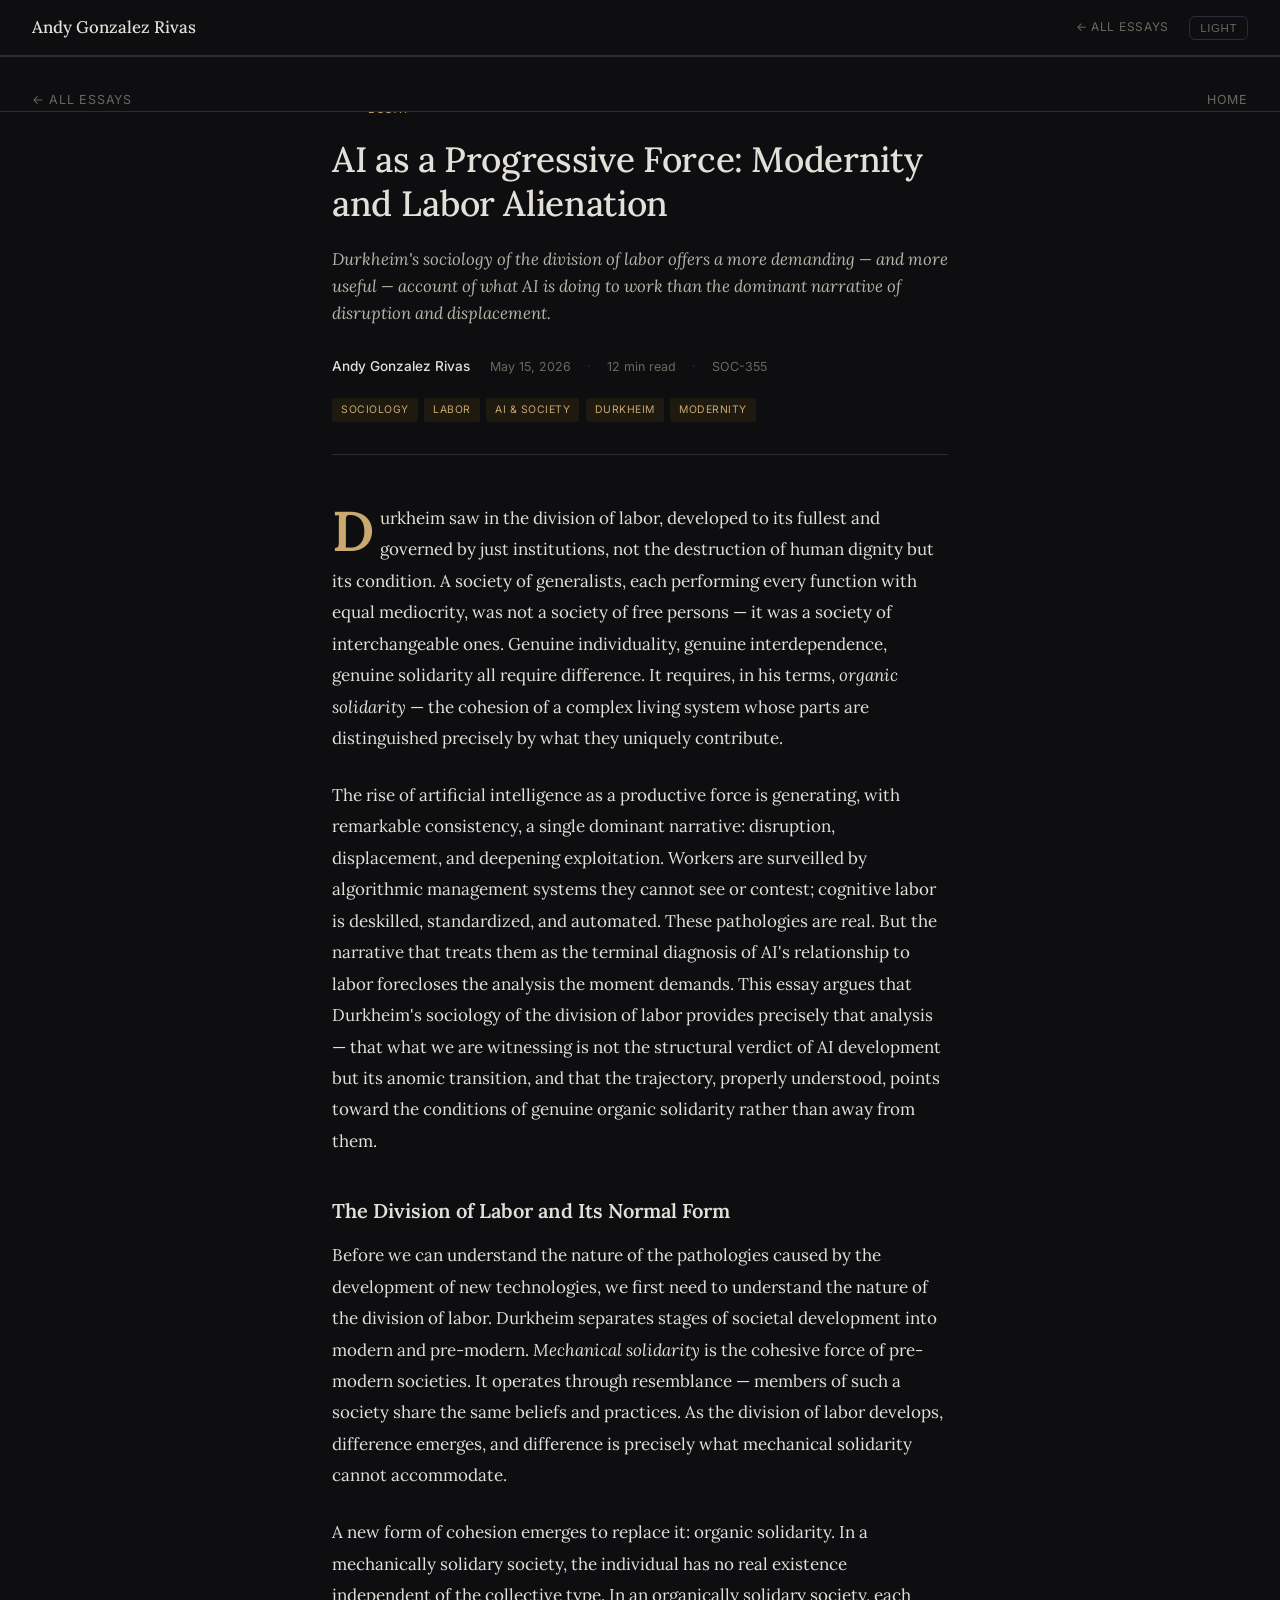
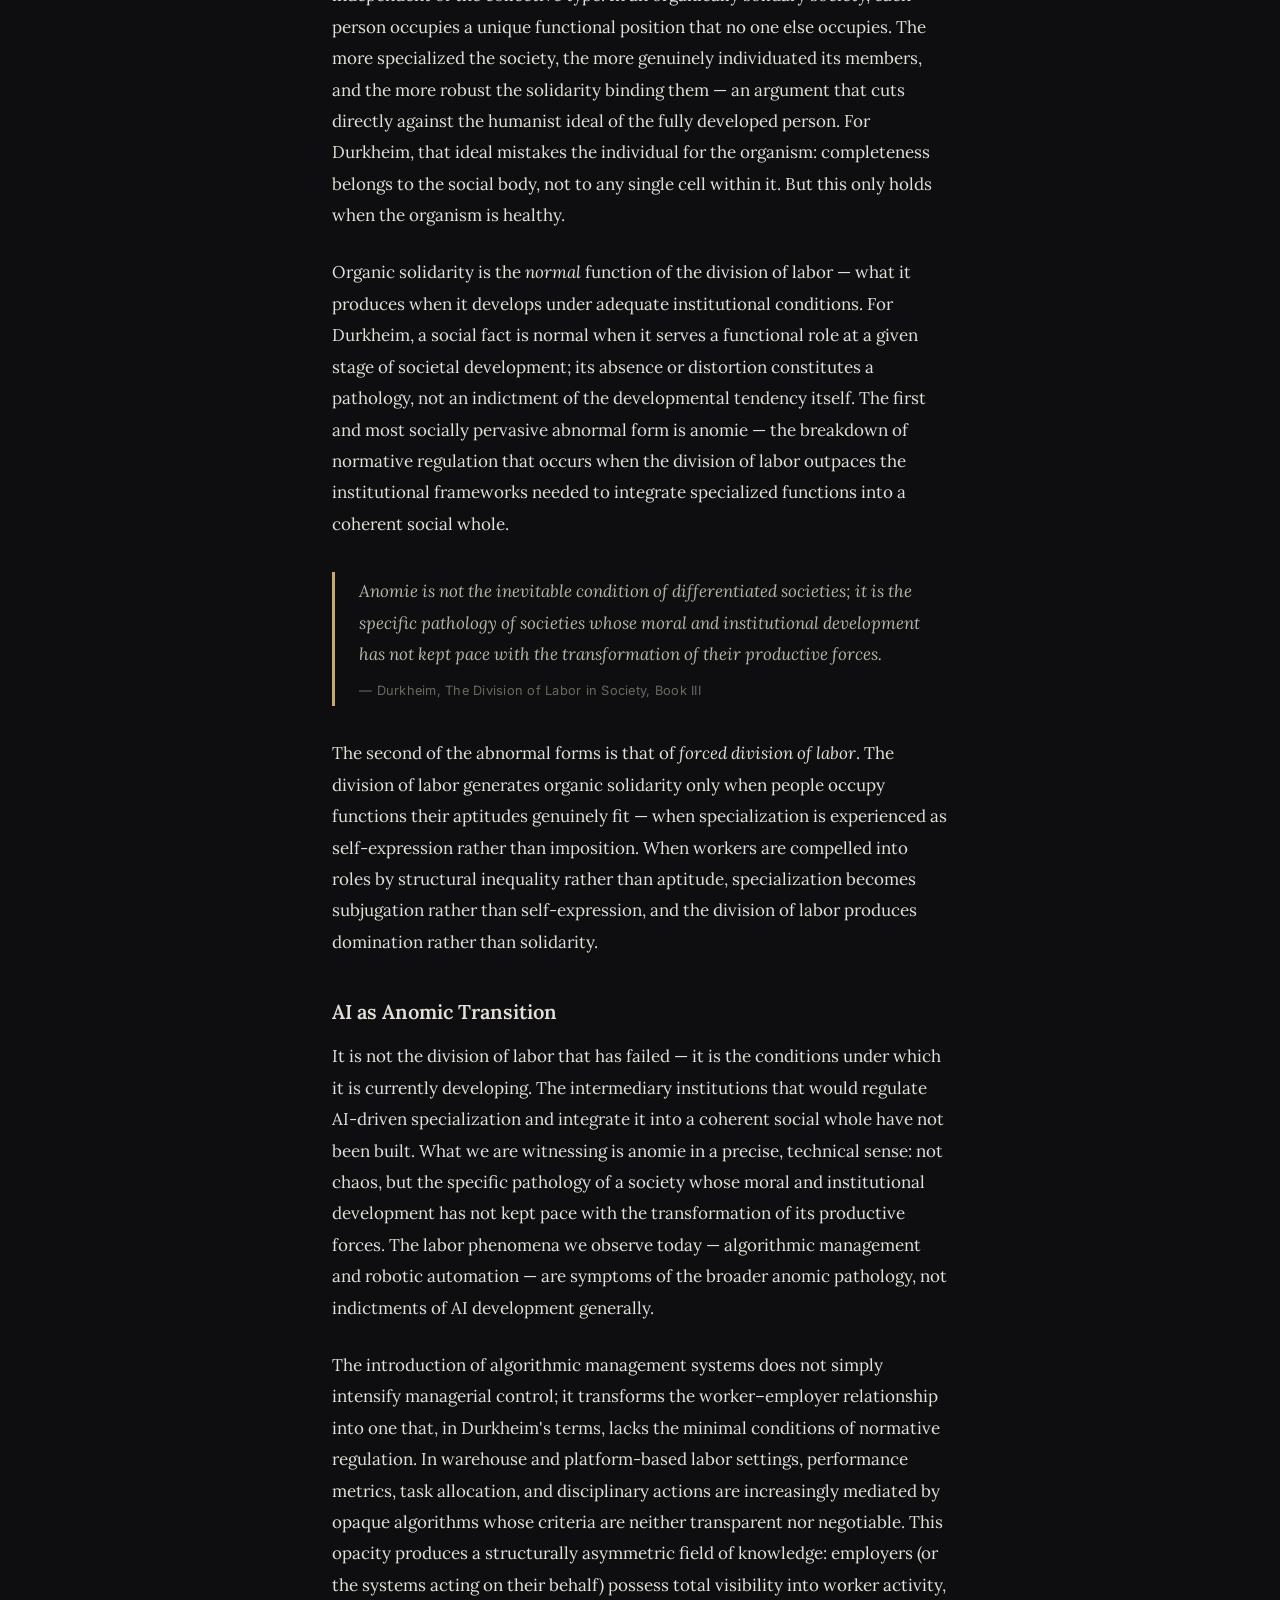
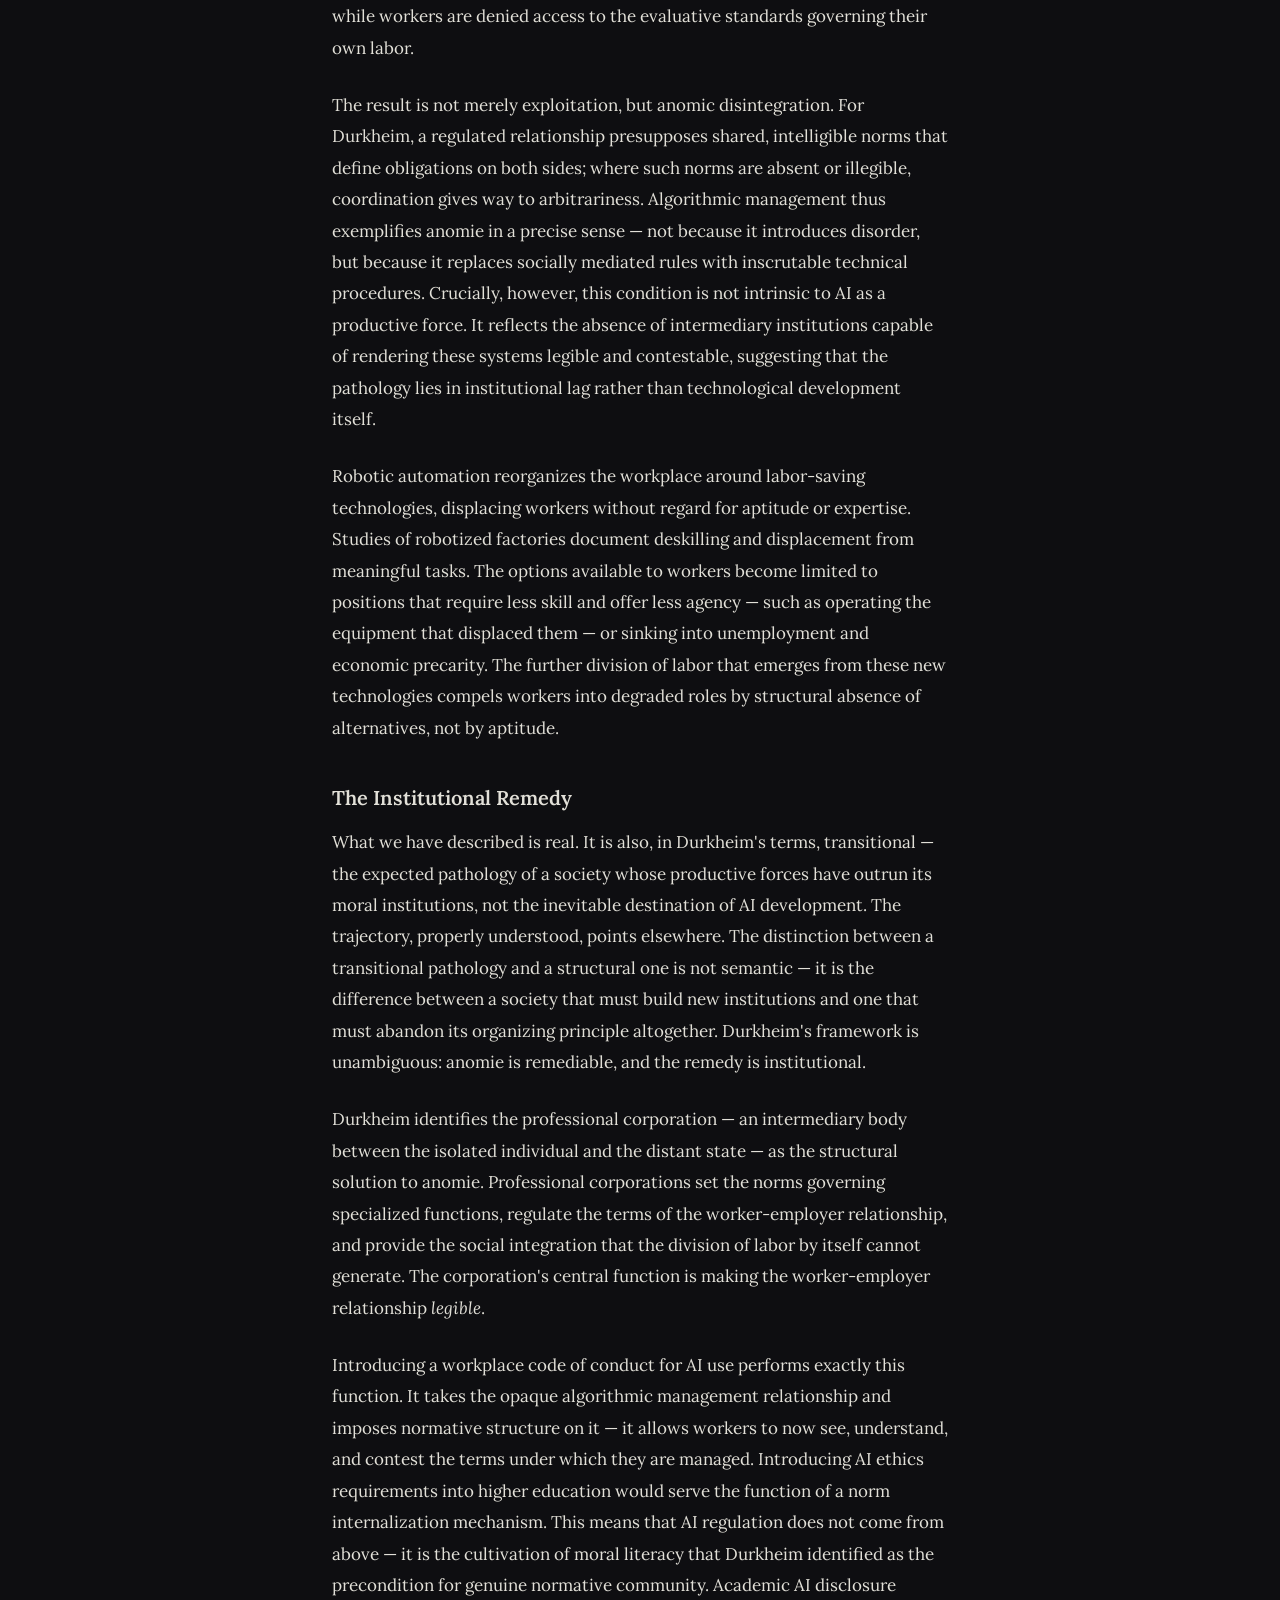
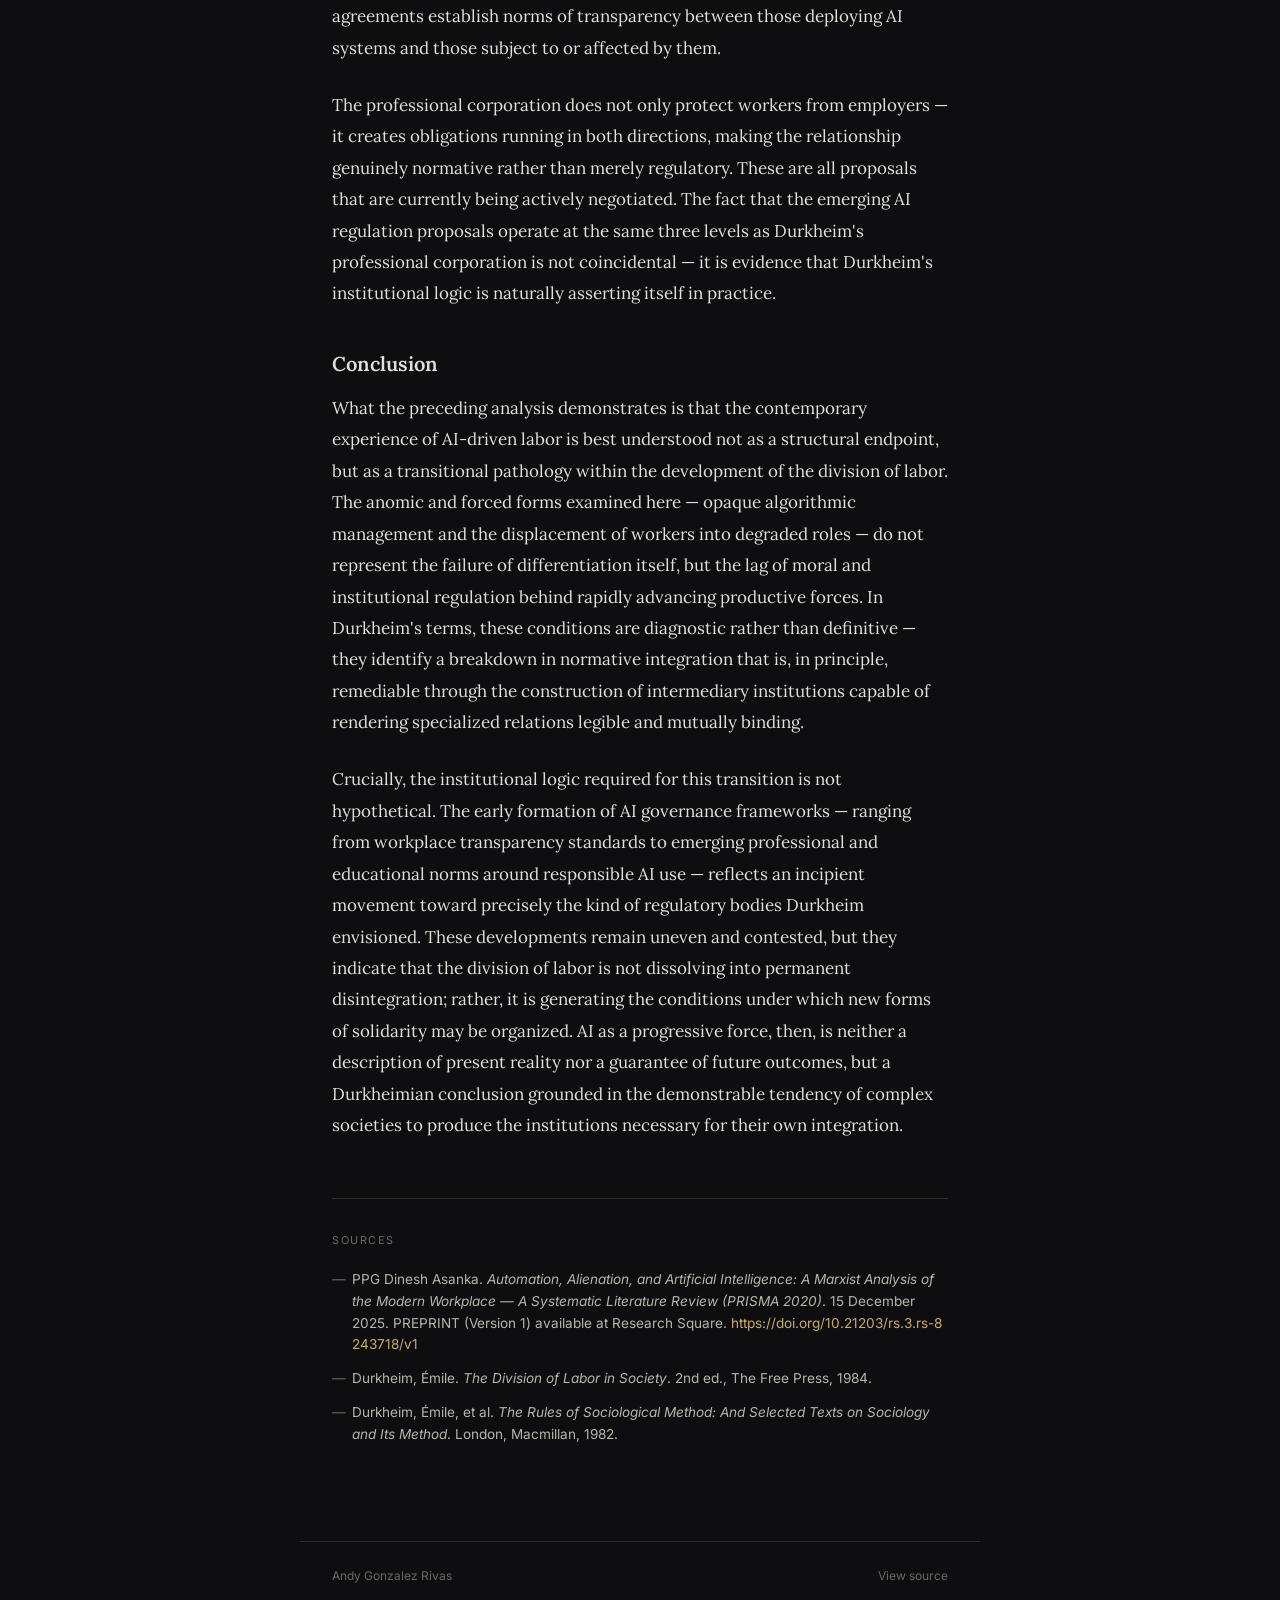
==== posts/ai-progressive-force-durkheim.html @ 0c58ae60 "Add posts/ layout with Durkheim essay; link featured post from index" ====
<!DOCTYPE html>
<html lang="en" data-theme="dark">
<head>
  <meta charset="UTF-8" />
  <meta name="viewport" content="width=device-width, initial-scale=1.0" />
  <title>AI as a Progressive Force: Modernity and Labor Alienation — Andy Gonzalez Rivas</title>
  <link rel="preconnect" href="https://fonts.googleapis.com" />
  <link href="https://fonts.googleapis.com/css2?family=Lora:ital,wght@0,400;0,500;0,600;1,400;1,500&family=Inter:wght@300;400;500;600&display=swap" rel="stylesheet" />
  <style>
    :root[data-theme="dark"] {
      --bg: #0e0e11;
      --bg2: #16161b;
      --border: #2c2c38;
      --text: #e2e0d8;
      --text-secondary: #b8b5a8;
      --muted: #6b6860;
      --accent: #c9a96e;
      --accent2: #d4b483;
      --tag-bg: #1e1a10;
      --tag-text: #c9a96e;
    }
    :root[data-theme="light"] {
      --bg: #f7f5f0;
      --bg2: #ffffff;
      --border: #dedad0;
      --text: #1a1814;
      --text-secondary: #4a4640;
      --muted: #9a9488;
      --accent: #8b6914;
      --accent2: #a07c1e;
      --tag-bg: #f0e8d4;
      --tag-text: #8b6914;
    }

    *, *::before, *::after { box-sizing: border-box; margin: 0; padding: 0; }
    html { scroll-behavior: smooth; }

    body {
      background: var(--bg);
      color: var(--text);
      font-family: 'Inter', sans-serif;
      font-size: 15px;
      line-height: 1.7;
      transition: background 0.3s, color 0.3s;
    }

    a { color: var(--accent); text-decoration: none; }
    a:hover { text-decoration: underline; }

    /* NAV */
    nav {
      position: fixed; top: 0; left: 0; right: 0; z-index: 100;
      display: flex; align-items: center; justify-content: space-between;
      padding: 0 2rem;
      height: 56px;
      background: var(--bg);
      border-bottom: 1px solid var(--border);
    }
    .nav-logo {
      font-family: 'Lora', serif;
      font-size: 1.05rem;
      font-weight: 500;
      color: var(--text);
    }
    .nav-logo a { color: inherit; }
    .nav-logo a:hover { text-decoration: none; opacity: 0.75; }
    .nav-right { display: flex; align-items: center; gap: 1.25rem; }
    .nav-back {
      font-size: 0.75rem;
      letter-spacing: 0.06em;
      text-transform: uppercase;
      color: var(--muted);
      transition: color 0.2s;
    }
    .nav-back:hover { color: var(--accent); text-decoration: none; }
    .theme-toggle {
      background: none;
      border: 1px solid var(--border);
      color: var(--muted);
      border-radius: 6px;
      padding: 5px 10px;
      cursor: pointer;
      font-size: 0.72rem;
      letter-spacing: 0.05em;
      text-transform: uppercase;
      transition: all 0.2s;
    }
    .theme-toggle:hover { color: var(--text); border-color: var(--accent); }

    /* ARTICLE LAYOUT */
    .article-wrapper {
      max-width: 680px;
      margin: 0 auto;
      padding: 100px 2rem 6rem;
    }

    /* HEADER */
    .article-header {
      margin-bottom: 3rem;
      padding-bottom: 2rem;
      border-bottom: 1px solid var(--border);
    }
    .article-kicker {
      font-size: 0.68rem;
      letter-spacing: 0.14em;
      text-transform: uppercase;
      color: var(--accent);
      margin-bottom: 1.25rem;
      display: flex;
      align-items: center;
      gap: 0.75rem;
    }
    .article-kicker::before {
      content: '';
      display: inline-block;
      width: 24px;
      height: 1px;
      background: var(--accent);
    }
    .article-title {
      font-family: 'Lora', serif;
      font-size: clamp(1.6rem, 4vw, 2.2rem);
      font-weight: 500;
      line-height: 1.25;
      letter-spacing: -0.01em;
      color: var(--text);
      margin-bottom: 1.25rem;
    }
    .article-subtitle {
      font-family: 'Lora', serif;
      font-size: 1.05rem;
      font-style: italic;
      color: var(--text-secondary);
      line-height: 1.6;
      margin-bottom: 1.75rem;
    }
    .article-byline {
      display: flex;
      align-items: center;
      gap: 1.25rem;
      flex-wrap: wrap;
    }
    .byline-author {
      font-size: 0.85rem;
      font-weight: 500;
      color: var(--text);
    }
    .byline-meta {
      display: flex;
      gap: 1rem;
      align-items: center;
    }
    .byline-meta span {
      font-size: 0.78rem;
      color: var(--muted);
    }
    .byline-meta .dot { opacity: 0.4; }
    .article-tags {
      display: flex;
      gap: 0.4rem;
      flex-wrap: wrap;
      margin-top: 1.25rem;
    }
    .tag {
      font-size: 0.65rem;
      background: var(--tag-bg);
      color: var(--tag-text);
      padding: 3px 9px;
      border-radius: 3px;
      letter-spacing: 0.05em;
      text-transform: uppercase;
    }

    /* BODY COPY */
    .article-body {
      font-family: 'Lora', serif;
      font-size: 1.0625rem;
      line-height: 1.85;
      color: var(--text);
    }

    .article-body p {
      margin-bottom: 1.6rem;
    }

    .article-body p:first-child::first-letter {
      font-size: 3.5rem;
      font-weight: 600;
      line-height: 0.85;
      float: left;
      margin-right: 0.1em;
      margin-top: 0.08em;
      color: var(--accent);
      font-family: 'Lora', serif;
    }

    .article-body h2 {
      font-family: 'Lora', serif;
      font-size: 1.25rem;
      font-weight: 600;
      color: var(--text);
      margin: 2.5rem 0 1rem;
      line-height: 1.35;
    }

    .article-body blockquote {
      border-left: 3px solid var(--accent);
      margin: 2rem 0;
      padding: 0.25rem 0 0.25rem 1.5rem;
      font-style: italic;
      color: var(--text-secondary);
      font-size: 1.0625rem;
    }

    .article-body cite {
      display: block;
      font-style: normal;
      font-size: 0.8rem;
      color: var(--muted);
      margin-top: 0.5rem;
      font-family: 'Inter', sans-serif;
      letter-spacing: 0.02em;
    }

    /* FOOTNOTES / SOURCES */
    .article-sources {
      margin-top: 3.5rem;
      padding-top: 2rem;
      border-top: 1px solid var(--border);
    }
    .sources-label {
      font-family: 'Inter', sans-serif;
      font-size: 0.68rem;
      letter-spacing: 0.14em;
      text-transform: uppercase;
      color: var(--muted);
      margin-bottom: 1.25rem;
    }
    .sources-list {
      list-style: none;
      display: flex;
      flex-direction: column;
      gap: 0.75rem;
    }
    .sources-list li {
      font-family: 'Inter', sans-serif;
      font-size: 0.85rem;
      color: var(--text-secondary);
      line-height: 1.6;
      padding-left: 1.25rem;
      position: relative;
    }
    .sources-list li::before {
      content: '—';
      position: absolute;
      left: 0;
      color: var(--muted);
    }
    .sources-list a {
      color: var(--accent);
      word-break: break-all;
    }

    /* NAV BETWEEN POSTS */
    .post-nav {
      margin-top: 3.5rem;
      padding-top: 2rem;
      border-top: 1px solid var(--border);
      display: flex;
      justify-content: space-between;
      align-items: center;
    }
    .post-nav a {
      font-size: 0.78rem;
      letter-spacing: 0.06em;
      text-transform: uppercase;
      color: var(--muted);
      transition: color 0.2s;
    }
    .post-nav a:hover { color: var(--accent); text-decoration: none; }

    /* FOOTER */
    footer {
      border-top: 1px solid var(--border);
      padding: 1.5rem 2rem;
      max-width: 680px;
      margin: 0 auto;
      display: flex;
      justify-content: space-between;
      font-size: 0.75rem;
      color: var(--muted);
    }
    footer a { color: var(--muted); }
    footer a:hover { color: var(--accent); text-decoration: none; }

    @media (max-width: 560px) {
      .article-body p:first-child::first-letter { font-size: 2.8rem; }
    }
  </style>
</head>
<body>

<nav>
  <div class="nav-logo"><a href="../index.html">Andy Gonzalez Rivas</a></div>
  <div class="nav-right">
    <a href="../index.html#essays" class="nav-back">← All essays</a>
    <button class="theme-toggle" onclick="toggleTheme()">Light</button>
  </div>
</nav>

<div class="article-wrapper">
  <header class="article-header">
    <div class="article-kicker">Essay</div>
    <h1 class="article-title">AI as a Progressive Force: Modernity and Labor Alienation</h1>
    <p class="article-subtitle">Durkheim's sociology of the division of labor offers a more demanding — and more useful — account of what AI is doing to work than the dominant narrative of disruption and displacement.</p>
    <div class="article-byline">
      <span class="byline-author">Andy Gonzalez Rivas</span>
      <div class="byline-meta">
        <span>May 15, 2026</span>
        <span class="dot">·</span>
        <span>12 min read</span>
        <span class="dot">·</span>
        <span>SOC-355</span>
      </div>
    </div>
    <div class="article-tags">
      <span class="tag">Sociology</span>
      <span class="tag">Labor</span>
      <span class="tag">AI &amp; Society</span>
      <span class="tag">Durkheim</span>
      <span class="tag">Modernity</span>
    </div>
  </header>

  <article class="article-body">

    <p>Durkheim saw in the division of labor, developed to its fullest and governed by just institutions, not the destruction of human dignity but its condition. A society of generalists, each performing every function with equal mediocrity, was not a society of free persons — it was a society of interchangeable ones. Genuine individuality, genuine interdependence, genuine solidarity all require difference. It requires, in his terms, <em>organic solidarity</em> — the cohesion of a complex living system whose parts are distinguished precisely by what they uniquely contribute.</p>

    <p>The rise of artificial intelligence as a productive force is generating, with remarkable consistency, a single dominant narrative: disruption, displacement, and deepening exploitation. Workers are surveilled by algorithmic management systems they cannot see or contest; cognitive labor is deskilled, standardized, and automated. These pathologies are real. But the narrative that treats them as the terminal diagnosis of AI's relationship to labor forecloses the analysis the moment demands. This essay argues that Durkheim's sociology of the division of labor provides precisely that analysis — that what we are witnessing is not the structural verdict of AI development but its anomic transition, and that the trajectory, properly understood, points toward the conditions of genuine organic solidarity rather than away from them.</p>

    <h2>The Division of Labor and Its Normal Form</h2>

    <p>Before we can understand the nature of the pathologies caused by the development of new technologies, we first need to understand the nature of the division of labor. Durkheim separates stages of societal development into modern and pre-modern. <em>Mechanical solidarity</em> is the cohesive force of pre-modern societies. It operates through resemblance — members of such a society share the same beliefs and practices. As the division of labor develops, difference emerges, and difference is precisely what mechanical solidarity cannot accommodate.</p>

    <p>A new form of cohesion emerges to replace it: organic solidarity. In a mechanically solidary society, the individual has no real existence independent of the collective type. In an organically solidary society, each person occupies a unique functional position that no one else occupies. The more specialized the society, the more genuinely individuated its members, and the more robust the solidarity binding them — an argument that cuts directly against the humanist ideal of the fully developed person. For Durkheim, that ideal mistakes the individual for the organism: completeness belongs to the social body, not to any single cell within it. But this only holds when the organism is healthy.</p>

    <p>Organic solidarity is the <em>normal</em> function of the division of labor — what it produces when it develops under adequate institutional conditions. For Durkheim, a social fact is normal when it serves a functional role at a given stage of societal development; its absence or distortion constitutes a pathology, not an indictment of the developmental tendency itself. The first and most socially pervasive abnormal form is anomie — the breakdown of normative regulation that occurs when the division of labor outpaces the institutional frameworks needed to integrate specialized functions into a coherent social whole.</p>

    <blockquote>
      Anomie is not the inevitable condition of differentiated societies; it is the specific pathology of societies whose moral and institutional development has not kept pace with the transformation of their productive forces.
      <cite>— Durkheim, The Division of Labor in Society, Book III</cite>
    </blockquote>

    <p>The second of the abnormal forms is that of <em>forced division of labor</em>. The division of labor generates organic solidarity only when people occupy functions their aptitudes genuinely fit — when specialization is experienced as self-expression rather than imposition. When workers are compelled into roles by structural inequality rather than aptitude, specialization becomes subjugation rather than self-expression, and the division of labor produces domination rather than solidarity.</p>

    <h2>AI as Anomic Transition</h2>

    <p>It is not the division of labor that has failed — it is the conditions under which it is currently developing. The intermediary institutions that would regulate AI-driven specialization and integrate it into a coherent social whole have not been built. What we are witnessing is anomie in a precise, technical sense: not chaos, but the specific pathology of a society whose moral and institutional development has not kept pace with the transformation of its productive forces. The labor phenomena we observe today — algorithmic management and robotic automation — are symptoms of the broader anomic pathology, not indictments of AI development generally.</p>

    <p>The introduction of algorithmic management systems does not simply intensify managerial control; it transforms the worker–employer relationship into one that, in Durkheim's terms, lacks the minimal conditions of normative regulation. In warehouse and platform-based labor settings, performance metrics, task allocation, and disciplinary actions are increasingly mediated by opaque algorithms whose criteria are neither transparent nor negotiable. This opacity produces a structurally asymmetric field of knowledge: employers (or the systems acting on their behalf) possess total visibility into worker activity, while workers are denied access to the evaluative standards governing their own labor.</p>

    <p>The result is not merely exploitation, but anomic disintegration. For Durkheim, a regulated relationship presupposes shared, intelligible norms that define obligations on both sides; where such norms are absent or illegible, coordination gives way to arbitrariness. Algorithmic management thus exemplifies anomie in a precise sense — not because it introduces disorder, but because it replaces socially mediated rules with inscrutable technical procedures. Crucially, however, this condition is not intrinsic to AI as a productive force. It reflects the absence of intermediary institutions capable of rendering these systems legible and contestable, suggesting that the pathology lies in institutional lag rather than technological development itself.</p>

    <p>Robotic automation reorganizes the workplace around labor-saving technologies, displacing workers without regard for aptitude or expertise. Studies of robotized factories document deskilling and displacement from meaningful tasks. The options available to workers become limited to positions that require less skill and offer less agency — such as operating the equipment that displaced them — or sinking into unemployment and economic precarity. The further division of labor that emerges from these new technologies compels workers into degraded roles by structural absence of alternatives, not by aptitude.</p>

    <h2>The Institutional Remedy</h2>

    <p>What we have described is real. It is also, in Durkheim's terms, transitional — the expected pathology of a society whose productive forces have outrun its moral institutions, not the inevitable destination of AI development. The trajectory, properly understood, points elsewhere. The distinction between a transitional pathology and a structural one is not semantic — it is the difference between a society that must build new institutions and one that must abandon its organizing principle altogether. Durkheim's framework is unambiguous: anomie is remediable, and the remedy is institutional.</p>

    <p>Durkheim identifies the professional corporation — an intermediary body between the isolated individual and the distant state — as the structural solution to anomie. Professional corporations set the norms governing specialized functions, regulate the terms of the worker-employer relationship, and provide the social integration that the division of labor by itself cannot generate. The corporation's central function is making the worker-employer relationship <em>legible</em>.</p>

    <p>Introducing a workplace code of conduct for AI use performs exactly this function. It takes the opaque algorithmic management relationship and imposes normative structure on it — it allows workers to now see, understand, and contest the terms under which they are managed. Introducing AI ethics requirements into higher education would serve the function of a norm internalization mechanism. This means that AI regulation does not come from above — it is the cultivation of moral literacy that Durkheim identified as the precondition for genuine normative community. Academic AI disclosure agreements establish norms of transparency between those deploying AI systems and those subject to or affected by them.</p>

    <p>The professional corporation does not only protect workers from employers — it creates obligations running in both directions, making the relationship genuinely normative rather than merely regulatory. These are all proposals that are currently being actively negotiated. The fact that the emerging AI regulation proposals operate at the same three levels as Durkheim's professional corporation is not coincidental — it is evidence that Durkheim's institutional logic is naturally asserting itself in practice.</p>

    <h2>Conclusion</h2>

    <p>What the preceding analysis demonstrates is that the contemporary experience of AI-driven labor is best understood not as a structural endpoint, but as a transitional pathology within the development of the division of labor. The anomic and forced forms examined here — opaque algorithmic management and the displacement of workers into degraded roles — do not represent the failure of differentiation itself, but the lag of moral and institutional regulation behind rapidly advancing productive forces. In Durkheim's terms, these conditions are diagnostic rather than definitive — they identify a breakdown in normative integration that is, in principle, remediable through the construction of intermediary institutions capable of rendering specialized relations legible and mutually binding.</p>

    <p>Crucially, the institutional logic required for this transition is not hypothetical. The early formation of AI governance frameworks — ranging from workplace transparency standards to emerging professional and educational norms around responsible AI use — reflects an incipient movement toward precisely the kind of regulatory bodies Durkheim envisioned. These developments remain uneven and contested, but they indicate that the division of labor is not dissolving into permanent disintegration; rather, it is generating the conditions under which new forms of solidarity may be organized. AI as a progressive force, then, is neither a description of present reality nor a guarantee of future outcomes, but a Durkheimian conclusion grounded in the demonstrable tendency of complex societies to produce the institutions necessary for their own integration.</p>

  </article>

  <section class="article-sources">
    <div class="sources-label">Sources</div>
    <ul class="sources-list">
      <li>PPG Dinesh Asanka. <em>Automation, Alienation, and Artificial Intelligence: A Marxist Analysis of the Modern Workplace — A Systematic Literature Review (PRISMA 2020)</em>. 15 December 2025. PREPRINT (Version 1) available at Research Square. <a href="https://doi.org/10.21203/rs.3.rs-8243718/v1" target="_blank">https://doi.org/10.21203/rs.3.rs-8243718/v1</a></li>
      <li>Durkheim, Émile. <em>The Division of Labor in Society</em>. 2nd ed., The Free Press, 1984.</li>
      <li>Durkheim, Émile, et al. <em>The Rules of Sociological Method: And Selected Texts on Sociology and Its Method</em>. London, Macmillan, 1982.</li>
    </ul>
  </section>

  <nav class="post-nav">
    <a href="../index.html#essays">← All essays</a>
    <a href="../index.html">Home</a>
  </nav>
</div>

<footer>
  <span>Andy Gonzalez Rivas</span>
  <a href="https://github.com/andy00091/andy00091.github.io" target="_blank">View source</a>
</footer>

<script>
  function toggleTheme() {
    const root = document.documentElement;
    const next = root.getAttribute('data-theme') === 'dark' ? 'light' : 'dark';
    root.setAttribute('data-theme', next);
    document.querySelector('.theme-toggle').textContent = next === 'dark' ? 'Light' : 'Dark';
    localStorage.setItem('theme', next);
  }
  const saved = localStorage.getItem('theme');
  if (saved) {
    document.documentElement.setAttribute('data-theme', saved);
    document.querySelector('.theme-toggle').textContent = saved === 'dark' ? 'Light' : 'Dark';
  }
</script>
</body>
</html>
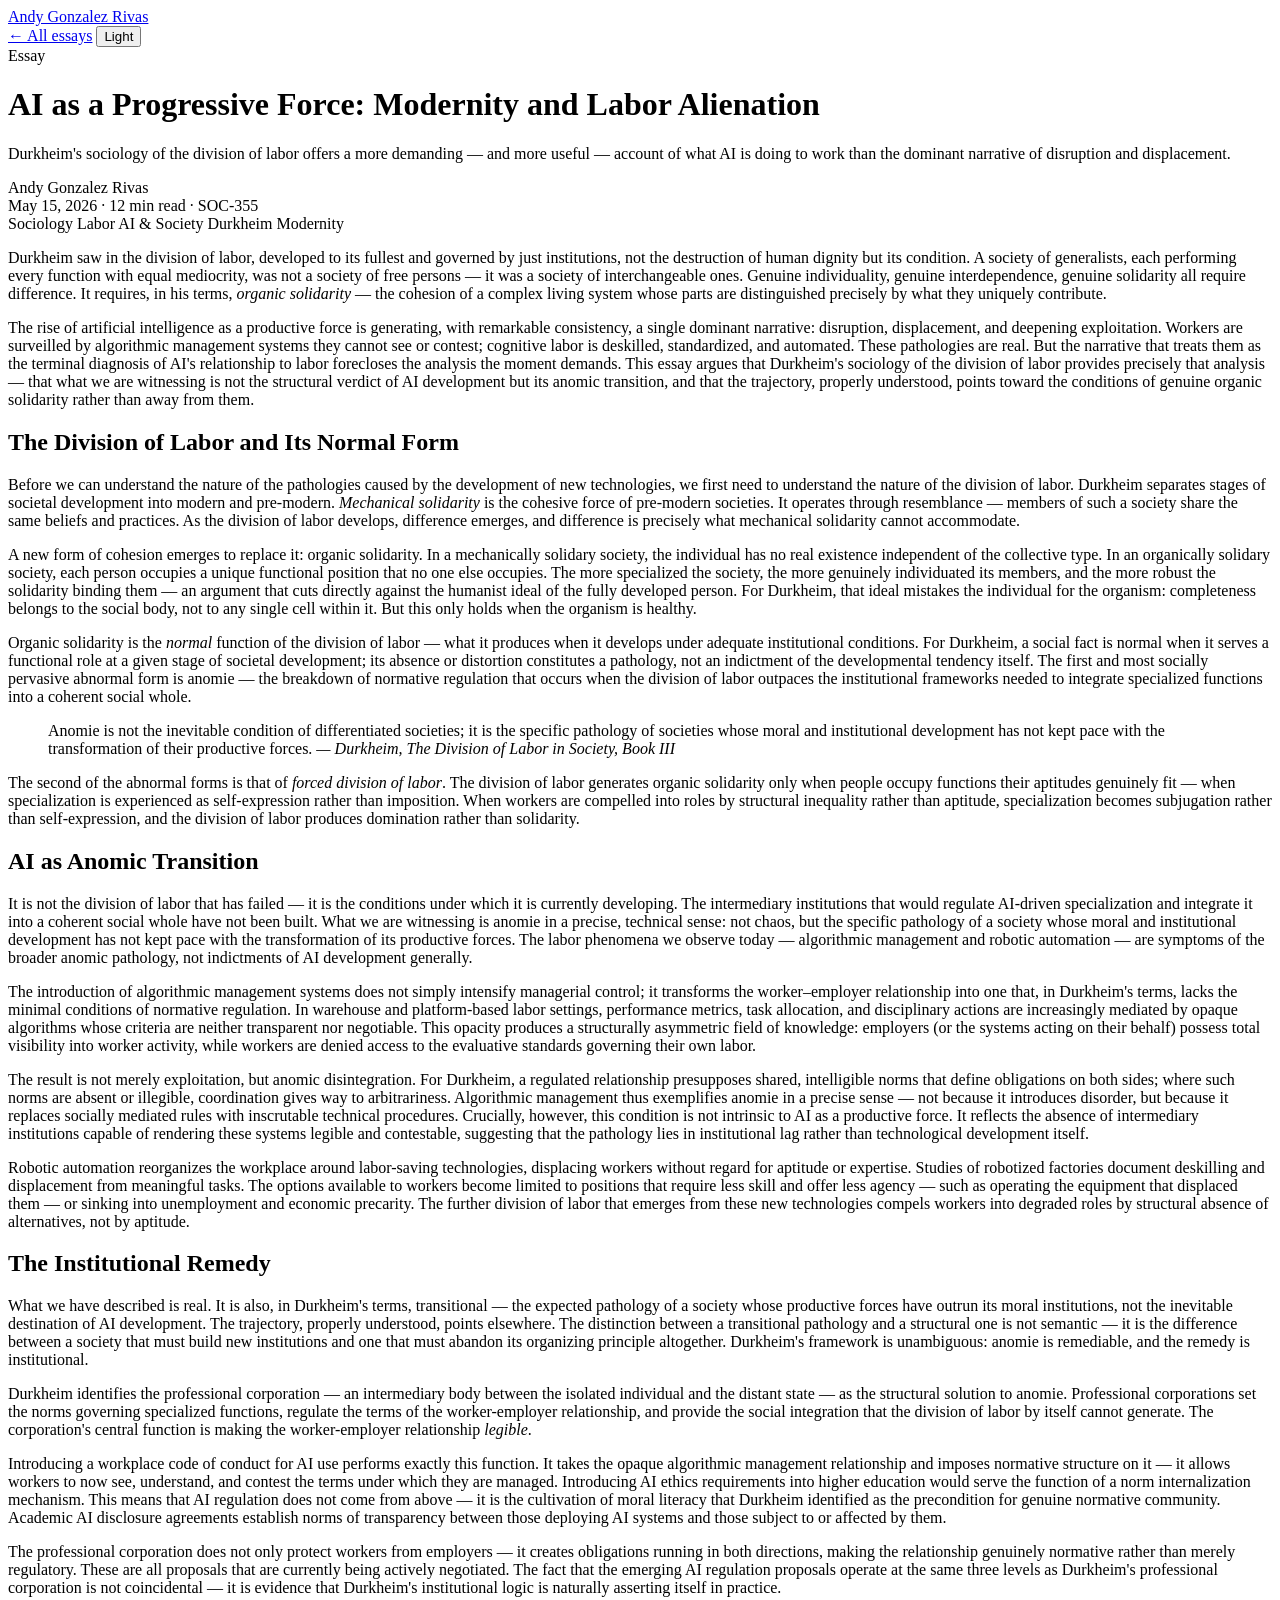
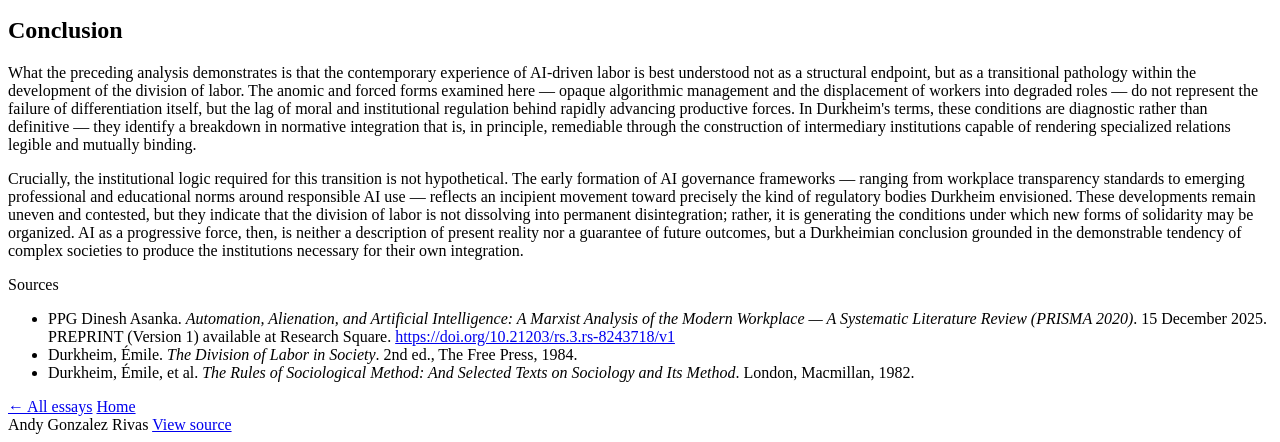
==== commit 17abffd2: "Add SEO meta tags, Open Graph, and Twitter card to all pages" ====
--- a/posts/ai-progressive-force-durkheim.html
+++ b/posts/ai-progressive-force-durkheim.html
@@ -1,302 +1,33 @@
-<!DOCTYPE html>
+﻿<!DOCTYPE html>
 <html lang="en" data-theme="dark">
 <head>
   <meta charset="UTF-8" />
   <meta name="viewport" content="width=device-width, initial-scale=1.0" />
   <title>AI as a Progressive Force: Modernity and Labor Alienation — Andy Gonzalez Rivas</title>
+  <meta name="description" content="Durkheim's sociology of the division of labor offers a more demanding account of what AI is doing to work than the dominant narrative of disruption and displacement." />
+  <meta name="author" content="Andy Gonzalez Rivas" />
+  <link rel="canonical" href="https://andy00091.github.io/posts/ai-progressive-force-durkheim.html" />
+
+  <!-- Open Graph -->
+  <meta property="og:type" content="article" />
+  <meta property="og:url" content="https://andy00091.github.io/posts/ai-progressive-force-durkheim.html" />
+  <meta property="og:title" content="AI as a Progressive Force: Modernity and Labor Alienation" />
+  <meta property="og:description" content="Durkheim's sociology of the division of labor offers a more demanding account of what AI is doing to work than the dominant narrative of disruption and displacement." />
+  <meta property="og:site_name" content="Andy Gonzalez Rivas" />
+  <meta property="article:published_time" content="2026-05-15" />
+  <meta property="article:author" content="Andy Gonzalez Rivas" />
+  <meta property="article:tag" content="Sociology" />
+  <meta property="article:tag" content="Labor" />
+  <meta property="article:tag" content="AI &amp; Society" />
+  <meta property="article:tag" content="Durkheim" />
+
+  <!-- Twitter / X card -->
+  <meta name="twitter:card" content="summary" />
+  <meta name="twitter:title" content="AI as a Progressive Force: Modernity and Labor Alienation" />
+  <meta name="twitter:description" content="Durkheim's sociology of the division of labor offers a more demanding account of what AI is doing to work than the dominant narrative of disruption and displacement." />
   <link rel="preconnect" href="https://fonts.googleapis.com" />
   <link href="https://fonts.googleapis.com/css2?family=Lora:ital,wght@0,400;0,500;0,600;1,400;1,500&family=Inter:wght@300;400;500;600&display=swap" rel="stylesheet" />
-  <style>
-    :root[data-theme="dark"] {
-      --bg: #0e0e11;
-      --bg2: #16161b;
-      --border: #2c2c38;
-      --text: #e2e0d8;
-      --text-secondary: #b8b5a8;
-      --muted: #6b6860;
-      --accent: #c9a96e;
-      --accent2: #d4b483;
-      --tag-bg: #1e1a10;
-      --tag-text: #c9a96e;
-    }
-    :root[data-theme="light"] {
-      --bg: #f7f5f0;
-      --bg2: #ffffff;
-      --border: #dedad0;
-      --text: #1a1814;
-      --text-secondary: #4a4640;
-      --muted: #9a9488;
-      --accent: #8b6914;
-      --accent2: #a07c1e;
-      --tag-bg: #f0e8d4;
-      --tag-text: #8b6914;
-    }
-
-    *, *::before, *::after { box-sizing: border-box; margin: 0; padding: 0; }
-    html { scroll-behavior: smooth; }
-
-    body {
-      background: var(--bg);
-      color: var(--text);
-      font-family: 'Inter', sans-serif;
-      font-size: 15px;
-      line-height: 1.7;
-      transition: background 0.3s, color 0.3s;
-    }
-
-    a { color: var(--accent); text-decoration: none; }
-    a:hover { text-decoration: underline; }
-
-    /* NAV */
-    nav {
-      position: fixed; top: 0; left: 0; right: 0; z-index: 100;
-      display: flex; align-items: center; justify-content: space-between;
-      padding: 0 2rem;
-      height: 56px;
-      background: var(--bg);
-      border-bottom: 1px solid var(--border);
-    }
-    .nav-logo {
-      font-family: 'Lora', serif;
-      font-size: 1.05rem;
-      font-weight: 500;
-      color: var(--text);
-    }
-    .nav-logo a { color: inherit; }
-    .nav-logo a:hover { text-decoration: none; opacity: 0.75; }
-    .nav-right { display: flex; align-items: center; gap: 1.25rem; }
-    .nav-back {
-      font-size: 0.75rem;
-      letter-spacing: 0.06em;
-      text-transform: uppercase;
-      color: var(--muted);
-      transition: color 0.2s;
-    }
-    .nav-back:hover { color: var(--accent); text-decoration: none; }
-    .theme-toggle {
-      background: none;
-      border: 1px solid var(--border);
-      color: var(--muted);
-      border-radius: 6px;
-      padding: 5px 10px;
-      cursor: pointer;
-      font-size: 0.72rem;
-      letter-spacing: 0.05em;
-      text-transform: uppercase;
-      transition: all 0.2s;
-    }
-    .theme-toggle:hover { color: var(--text); border-color: var(--accent); }
-
-    /* ARTICLE LAYOUT */
-    .article-wrapper {
-      max-width: 680px;
-      margin: 0 auto;
-      padding: 100px 2rem 6rem;
-    }
-
-    /* HEADER */
-    .article-header {
-      margin-bottom: 3rem;
-      padding-bottom: 2rem;
-      border-bottom: 1px solid var(--border);
-    }
-    .article-kicker {
-      font-size: 0.68rem;
-      letter-spacing: 0.14em;
-      text-transform: uppercase;
-      color: var(--accent);
-      margin-bottom: 1.25rem;
-      display: flex;
-      align-items: center;
-      gap: 0.75rem;
-    }
-    .article-kicker::before {
-      content: '';
-      display: inline-block;
-      width: 24px;
-      height: 1px;
-      background: var(--accent);
-    }
-    .article-title {
-      font-family: 'Lora', serif;
-      font-size: clamp(1.6rem, 4vw, 2.2rem);
-      font-weight: 500;
-      line-height: 1.25;
-      letter-spacing: -0.01em;
-      color: var(--text);
-      margin-bottom: 1.25rem;
-    }
-    .article-subtitle {
-      font-family: 'Lora', serif;
-      font-size: 1.05rem;
-      font-style: italic;
-      color: var(--text-secondary);
-      line-height: 1.6;
-      margin-bottom: 1.75rem;
-    }
-    .article-byline {
-      display: flex;
-      align-items: center;
-      gap: 1.25rem;
-      flex-wrap: wrap;
-    }
-    .byline-author {
-      font-size: 0.85rem;
-      font-weight: 500;
-      color: var(--text);
-    }
-    .byline-meta {
-      display: flex;
-      gap: 1rem;
-      align-items: center;
-    }
-    .byline-meta span {
-      font-size: 0.78rem;
-      color: var(--muted);
-    }
-    .byline-meta .dot { opacity: 0.4; }
-    .article-tags {
-      display: flex;
-      gap: 0.4rem;
-      flex-wrap: wrap;
-      margin-top: 1.25rem;
-    }
-    .tag {
-      font-size: 0.65rem;
-      background: var(--tag-bg);
-      color: var(--tag-text);
-      padding: 3px 9px;
-      border-radius: 3px;
-      letter-spacing: 0.05em;
-      text-transform: uppercase;
-    }
-
-    /* BODY COPY */
-    .article-body {
-      font-family: 'Lora', serif;
-      font-size: 1.0625rem;
-      line-height: 1.85;
-      color: var(--text);
-    }
-
-    .article-body p {
-      margin-bottom: 1.6rem;
-    }
-
-    .article-body p:first-child::first-letter {
-      font-size: 3.5rem;
-      font-weight: 600;
-      line-height: 0.85;
-      float: left;
-      margin-right: 0.1em;
-      margin-top: 0.08em;
-      color: var(--accent);
-      font-family: 'Lora', serif;
-    }
-
-    .article-body h2 {
-      font-family: 'Lora', serif;
-      font-size: 1.25rem;
-      font-weight: 600;
-      color: var(--text);
-      margin: 2.5rem 0 1rem;
-      line-height: 1.35;
-    }
-
-    .article-body blockquote {
-      border-left: 3px solid var(--accent);
-      margin: 2rem 0;
-      padding: 0.25rem 0 0.25rem 1.5rem;
-      font-style: italic;
-      color: var(--text-secondary);
-      font-size: 1.0625rem;
-    }
-
-    .article-body cite {
-      display: block;
-      font-style: normal;
-      font-size: 0.8rem;
-      color: var(--muted);
-      margin-top: 0.5rem;
-      font-family: 'Inter', sans-serif;
-      letter-spacing: 0.02em;
-    }
-
-    /* FOOTNOTES / SOURCES */
-    .article-sources {
-      margin-top: 3.5rem;
-      padding-top: 2rem;
-      border-top: 1px solid var(--border);
-    }
-    .sources-label {
-      font-family: 'Inter', sans-serif;
-      font-size: 0.68rem;
-      letter-spacing: 0.14em;
-      text-transform: uppercase;
-      color: var(--muted);
-      margin-bottom: 1.25rem;
-    }
-    .sources-list {
-      list-style: none;
-      display: flex;
-      flex-direction: column;
-      gap: 0.75rem;
-    }
-    .sources-list li {
-      font-family: 'Inter', sans-serif;
-      font-size: 0.85rem;
-      color: var(--text-secondary);
-      line-height: 1.6;
-      padding-left: 1.25rem;
-      position: relative;
-    }
-    .sources-list li::before {
-      content: '—';
-      position: absolute;
-      left: 0;
-      color: var(--muted);
-    }
-    .sources-list a {
-      color: var(--accent);
-      word-break: break-all;
-    }
-
-    /* NAV BETWEEN POSTS */
-    .post-nav {
-      margin-top: 3.5rem;
-      padding-top: 2rem;
-      border-top: 1px solid var(--border);
-      display: flex;
-      justify-content: space-between;
-      align-items: center;
-    }
-    .post-nav a {
-      font-size: 0.78rem;
-      letter-spacing: 0.06em;
-      text-transform: uppercase;
-      color: var(--muted);
-      transition: color 0.2s;
-    }
-    .post-nav a:hover { color: var(--accent); text-decoration: none; }
-
-    /* FOOTER */
-    footer {
-      border-top: 1px solid var(--border);
-      padding: 1.5rem 2rem;
-      max-width: 680px;
-      margin: 0 auto;
-      display: flex;
-      justify-content: space-between;
-      font-size: 0.75rem;
-      color: var(--muted);
-    }
-    footer a { color: var(--muted); }
-    footer a:hover { color: var(--accent); text-decoration: none; }
-
-    @media (max-width: 560px) {
-      .article-body p:first-child::first-letter { font-size: 2.8rem; }
-    }
-  </style>
+  <link rel="stylesheet" href="../style.css" />
 </head>
 <body>
 
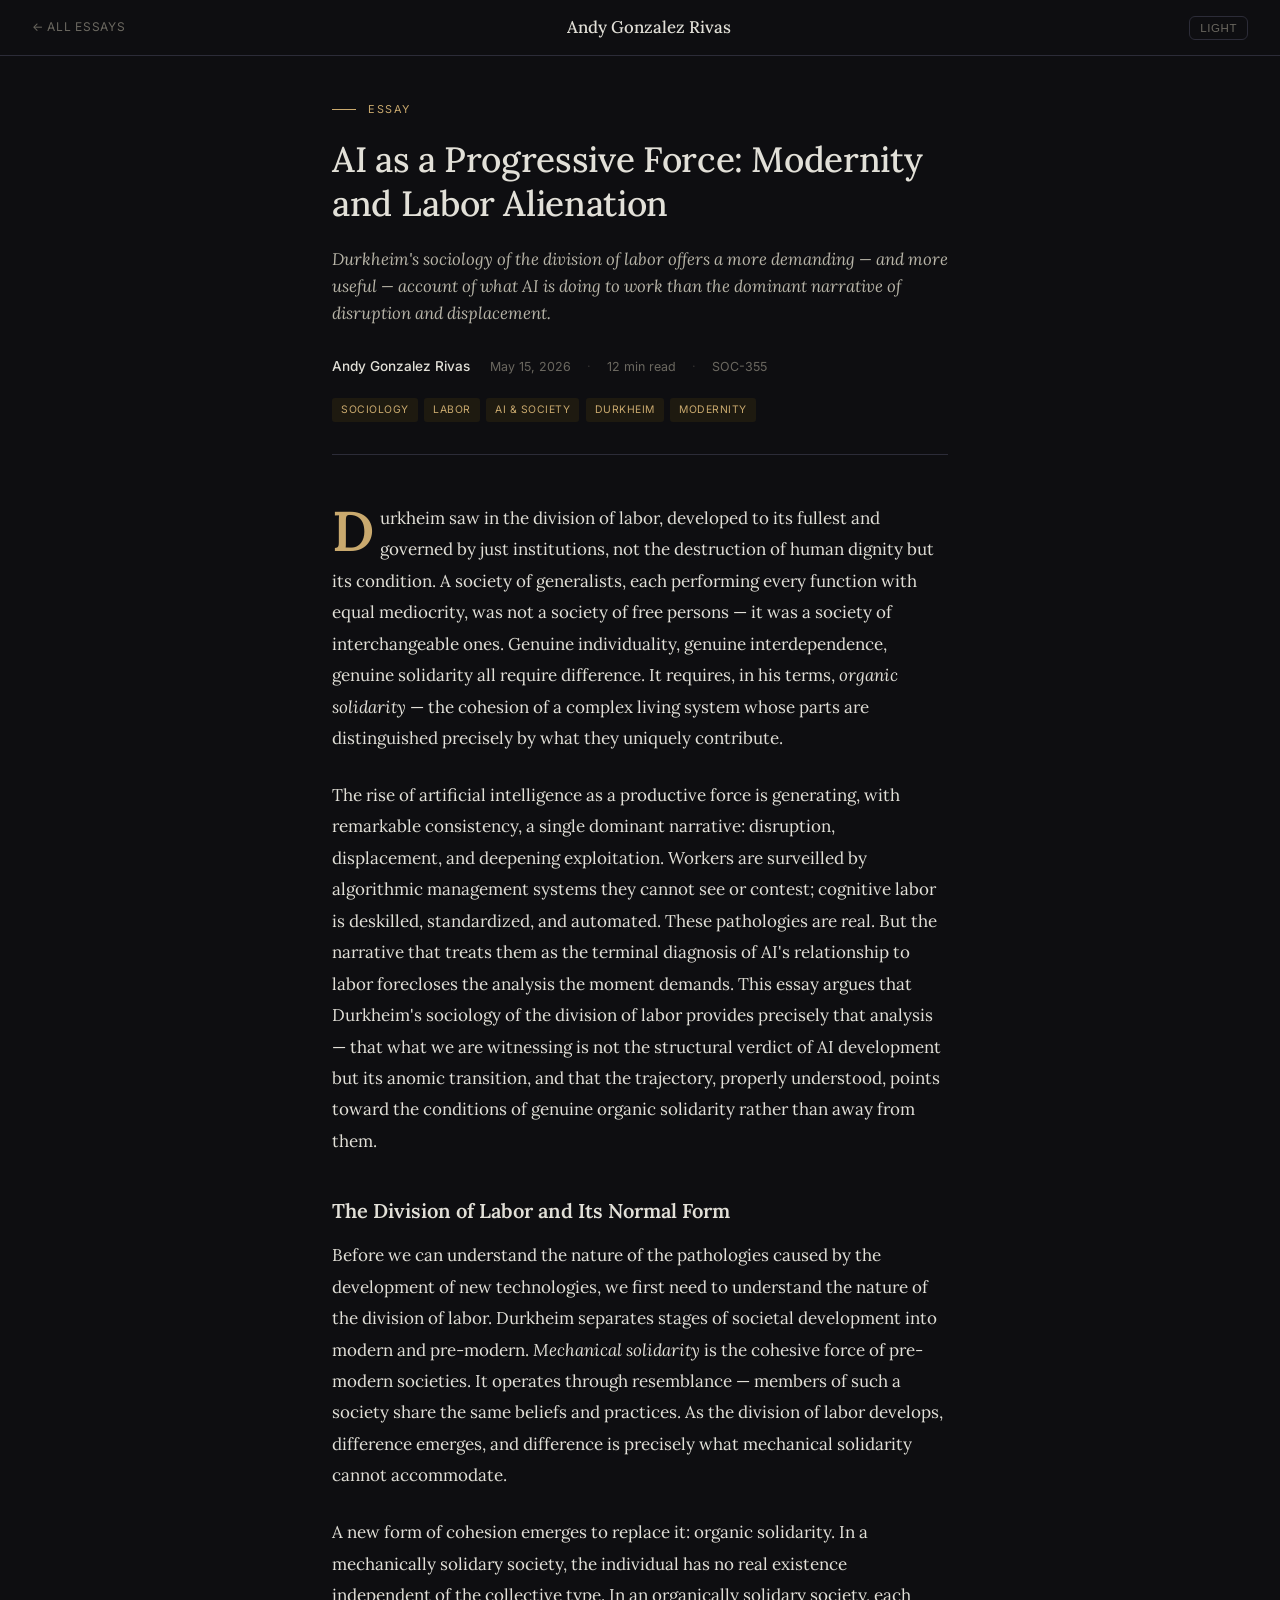
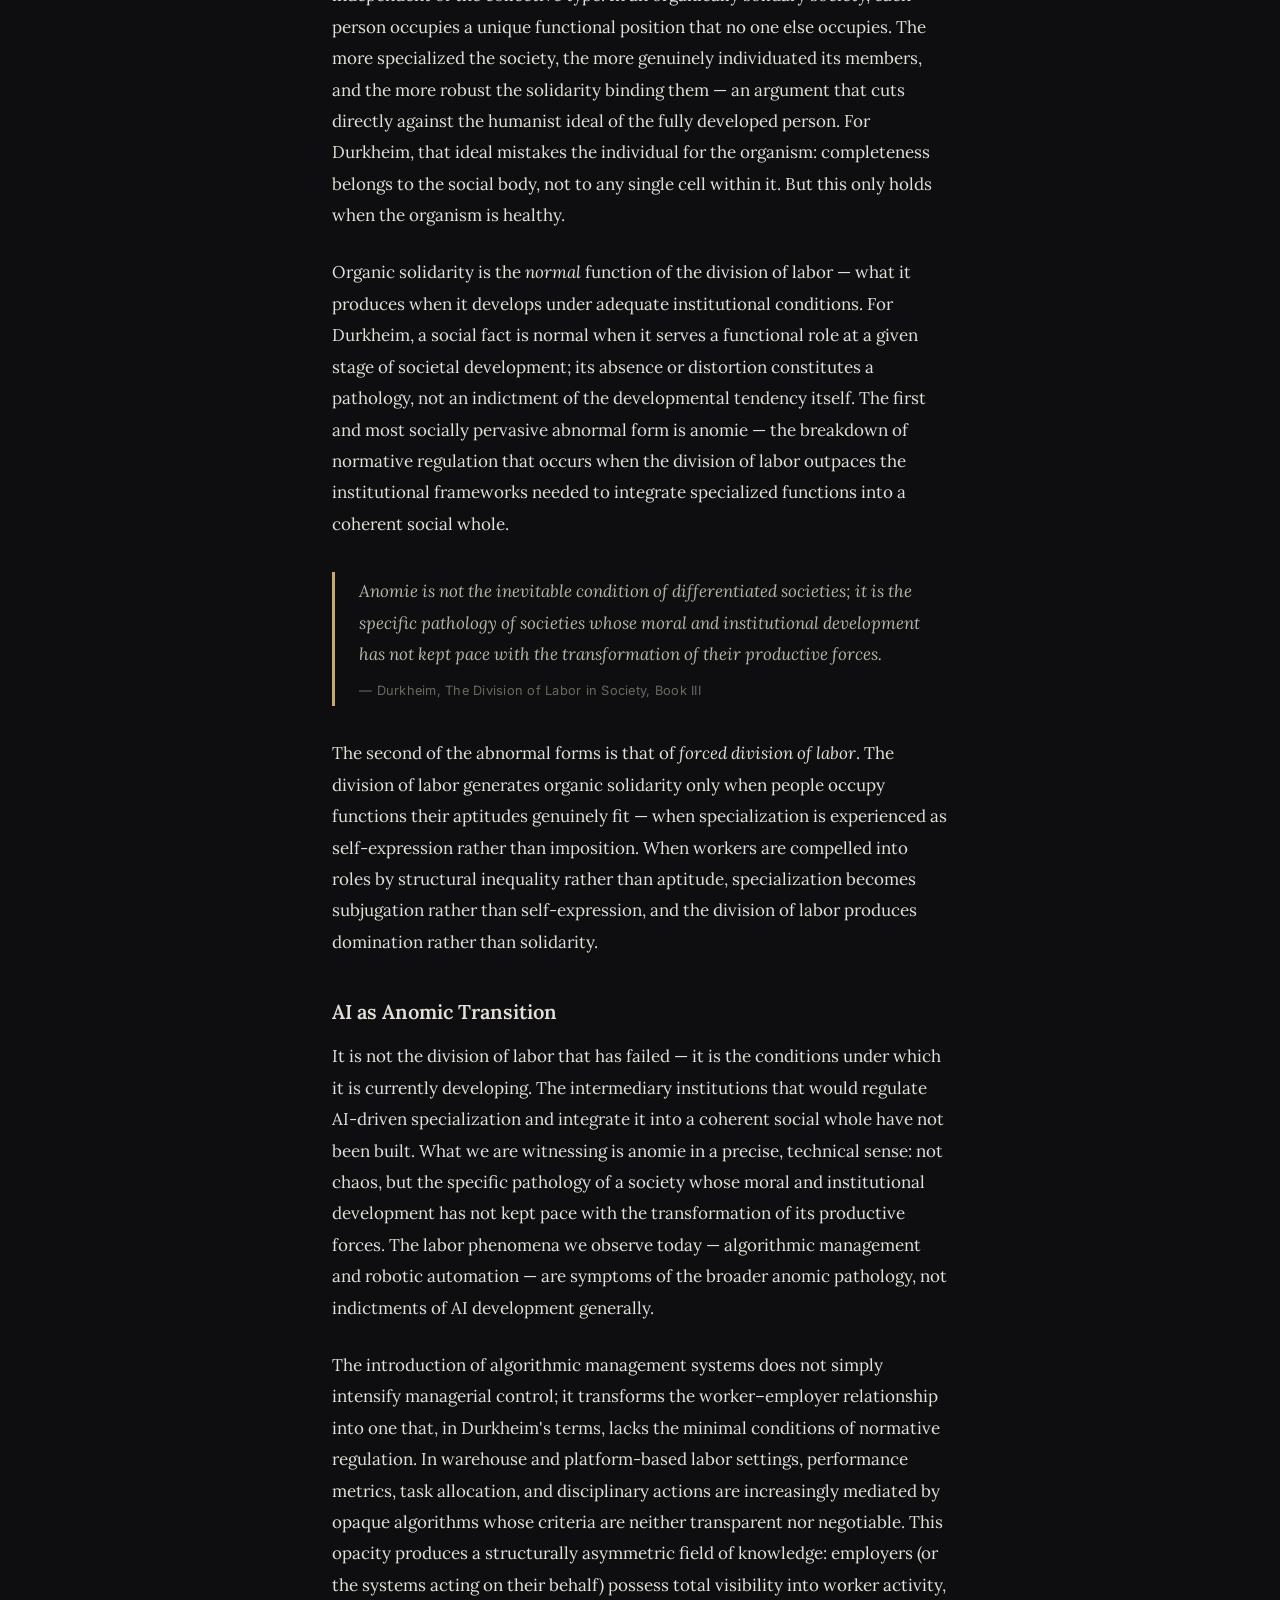
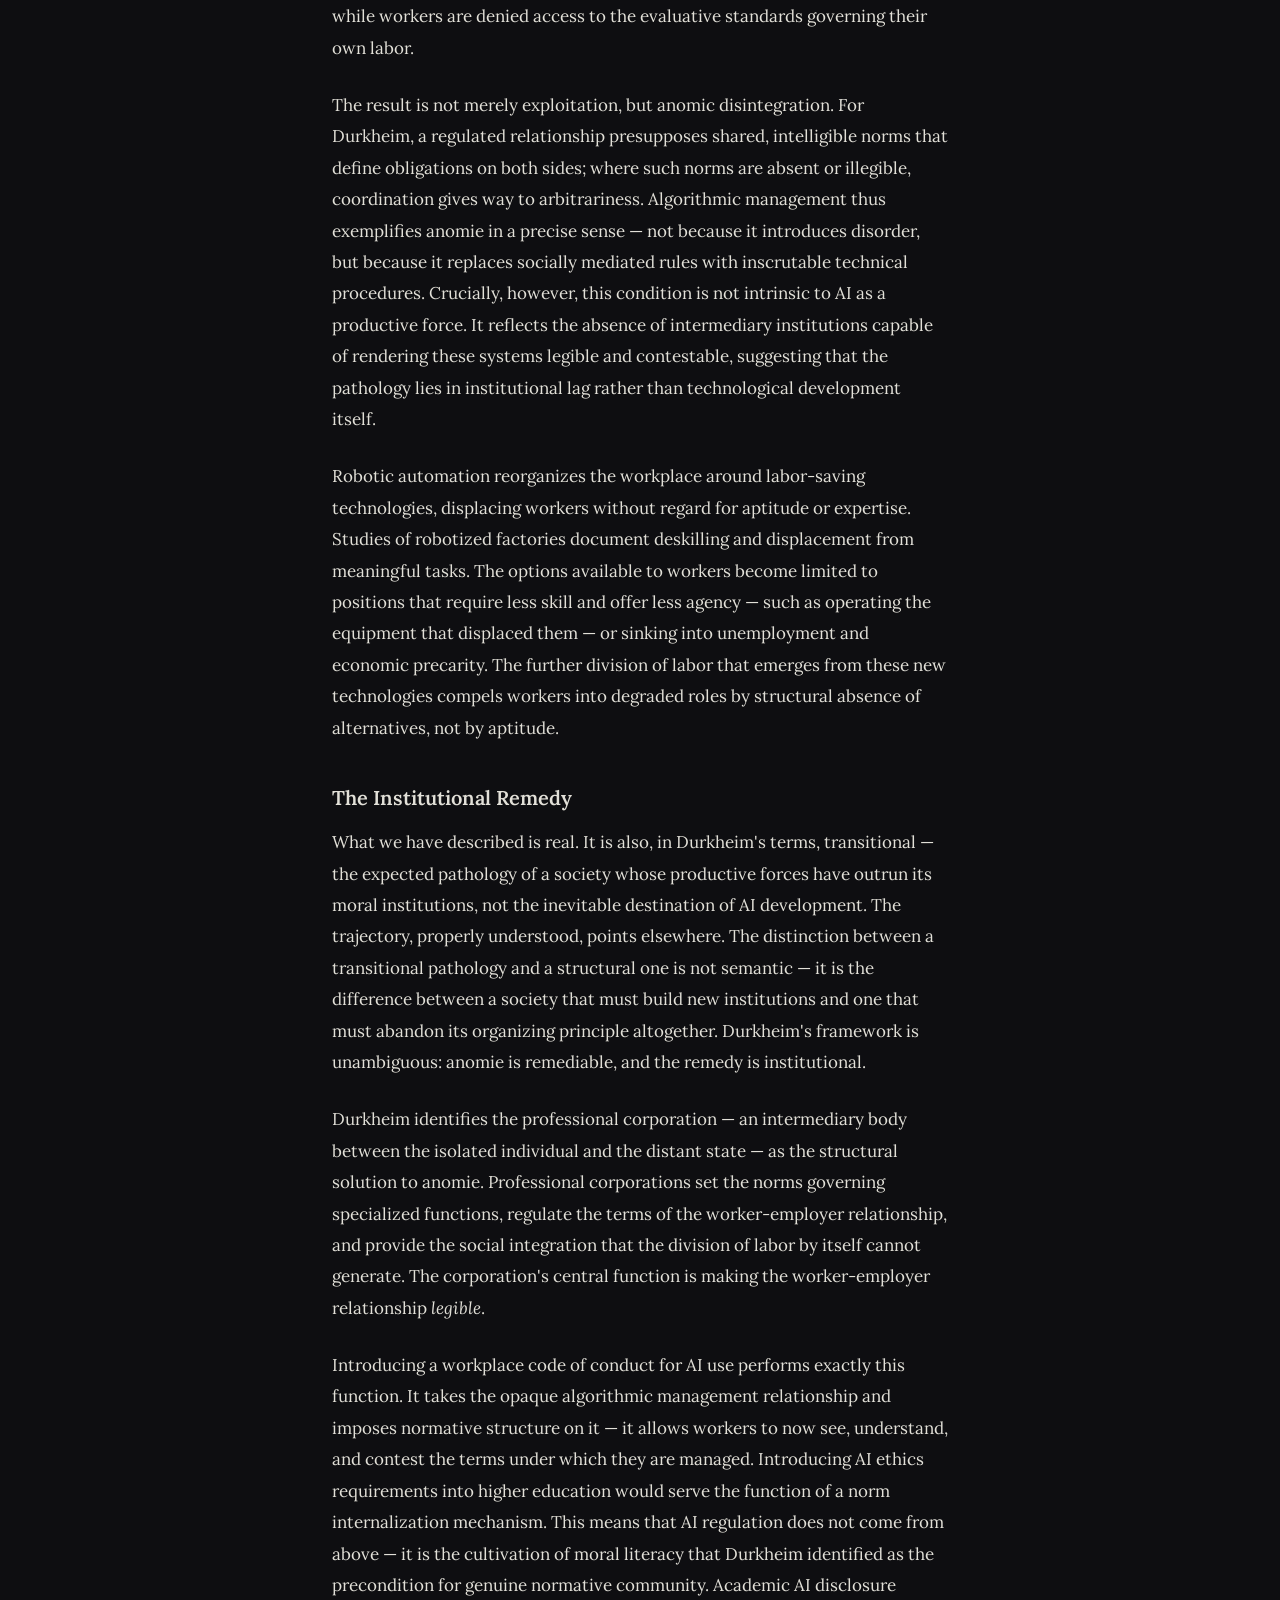
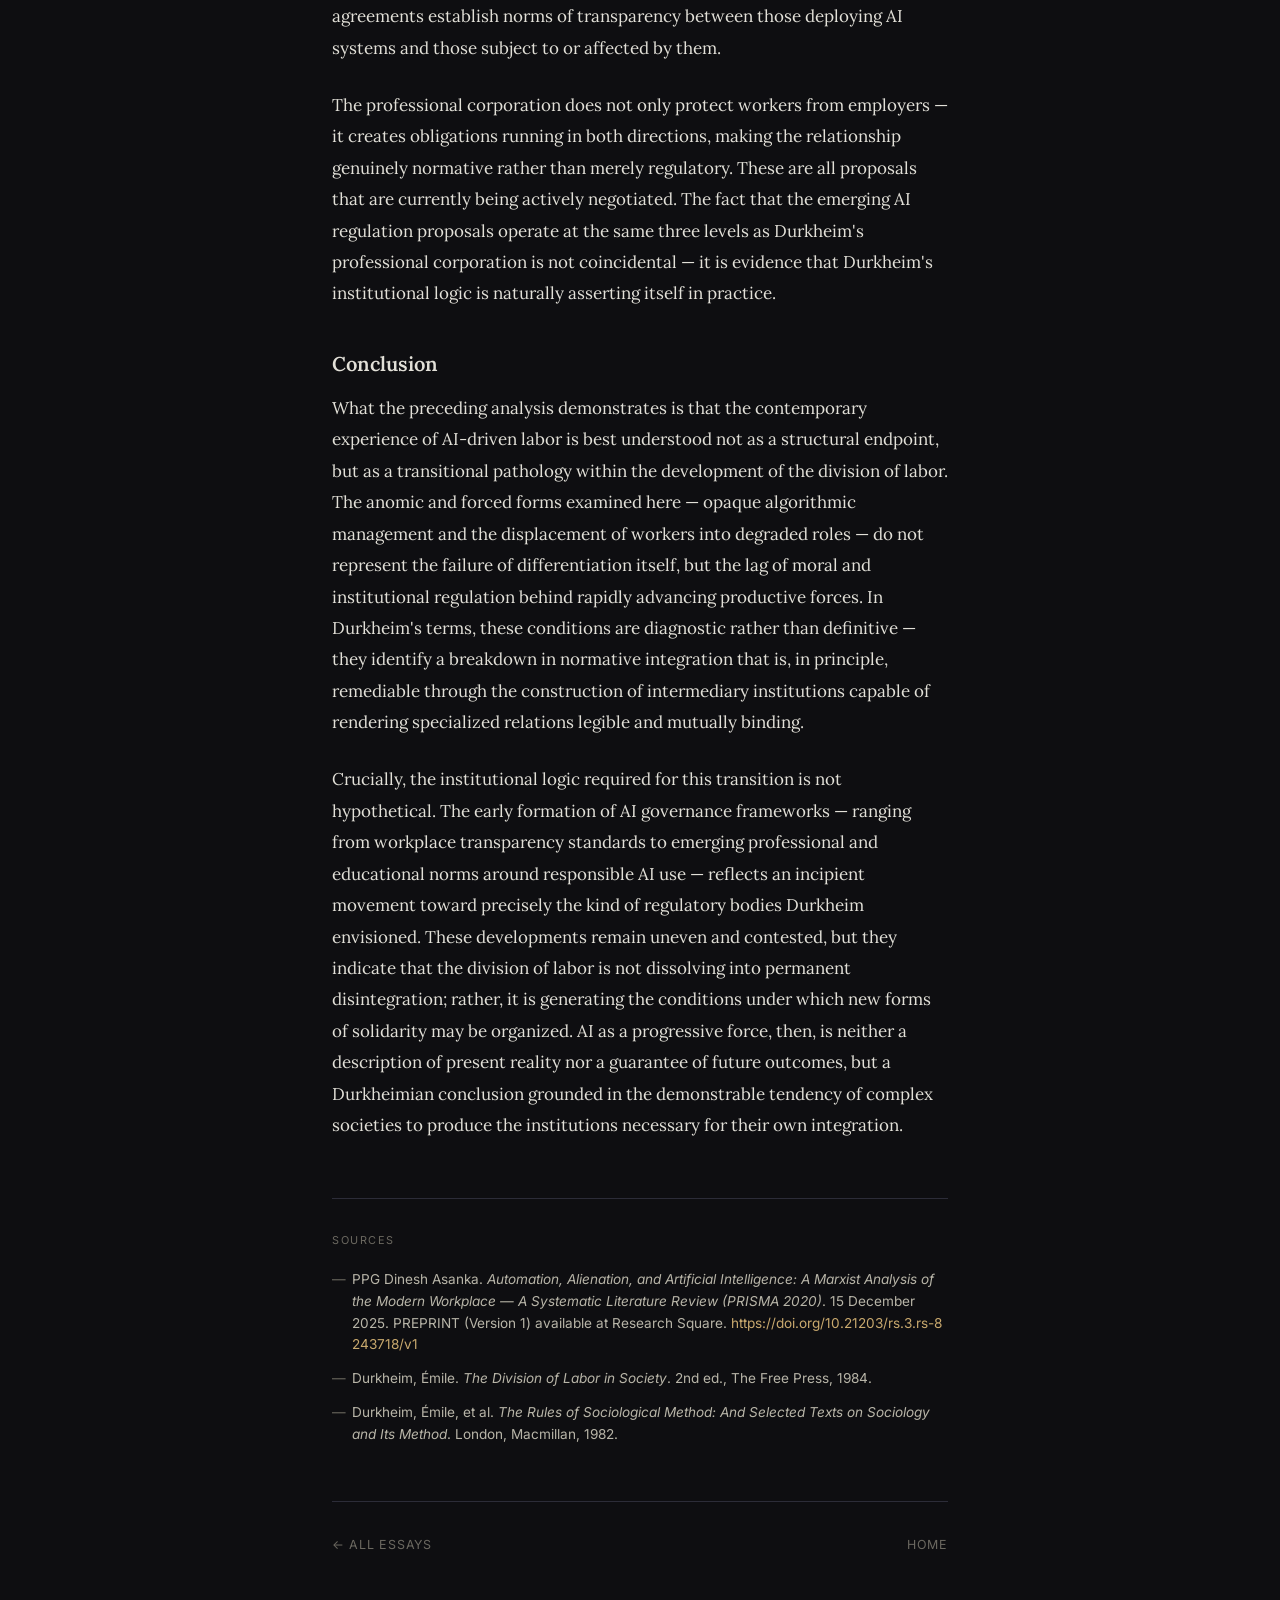
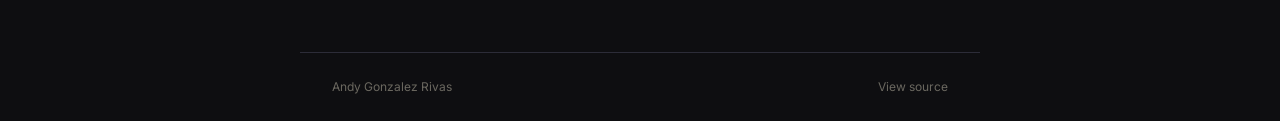
==== commit 698c54c3: "Fix double nav: scope fixed positioning to .site-nav class" ====
--- a/posts/ai-progressive-force-durkheim.html
+++ b/posts/ai-progressive-force-durkheim.html
@@ -31,12 +31,10 @@
 </head>
 <body>
 
-<nav>
+<nav class="site-nav">
+  <a href="../index.html#essays" class="nav-back">← All essays</a>
   <div class="nav-logo"><a href="../index.html">Andy Gonzalez Rivas</a></div>
-  <div class="nav-right">
-    <a href="../index.html#essays" class="nav-back">← All essays</a>
-    <button class="theme-toggle" onclick="toggleTheme()">Light</button>
-  </div>
+  <button class="theme-toggle" onclick="toggleTheme()">Light</button>
 </nav>
 
 <div class="article-wrapper">
--- a/style.css
+++ b/style.css
@@ -0,0 +1,471 @@
+/* ============================================================
+   Tokens
+   ============================================================ */
+:root[data-theme="dark"] {
+  --bg: #0e0e11;
+  --bg2: #16161b;
+  --bg3: #1e1e25;
+  --border: #2c2c38;
+  --text: #e2e0d8;
+  --text-secondary: #b8b5a8;
+  --muted: #6b6860;
+  --accent: #c9a96e;
+  --accent2: #d4b483;
+  --tag-bg: #1e1a10;
+  --tag-text: #c9a96e;
+}
+:root[data-theme="light"] {
+  --bg: #f7f5f0;
+  --bg2: #ffffff;
+  --bg3: #eeebe4;
+  --border: #dedad0;
+  --text: #1a1814;
+  --text-secondary: #4a4640;
+  --muted: #9a9488;
+  --accent: #8b6914;
+  --accent2: #a07c1e;
+  --tag-bg: #f0e8d4;
+  --tag-text: #8b6914;
+}
+
+/* ============================================================
+   Reset & base
+   ============================================================ */
+*, *::before, *::after { box-sizing: border-box; margin: 0; padding: 0; }
+html { scroll-behavior: smooth; }
+
+body {
+  background: var(--bg);
+  color: var(--text);
+  font-family: 'Inter', sans-serif;
+  font-size: 15px;
+  line-height: 1.7;
+  transition: background 0.3s, color 0.3s;
+}
+
+a { color: var(--accent); text-decoration: none; }
+a:hover { text-decoration: underline; }
+
+/* ============================================================
+   Nav
+   ============================================================ */
+.site-nav {
+  position: fixed; top: 0; left: 0; right: 0; z-index: 100;
+  display: flex; align-items: center; justify-content: space-between;
+  padding: 0 2rem;
+  height: 56px;
+  background: var(--bg);
+  border-bottom: 1px solid var(--border);
+}
+.nav-logo {
+  font-family: 'Lora', serif;
+  font-size: 1.05rem;
+  font-weight: 500;
+  color: var(--text);
+  white-space: nowrap;
+  overflow: hidden;
+  text-overflow: ellipsis;
+  min-width: 0;
+  flex-shrink: 1;
+  margin-right: 1rem;
+}
+.nav-logo a { color: inherit; }
+.nav-logo a:hover { text-decoration: none; opacity: 0.75; }
+
+.nav-links {
+  display: flex; align-items: center; gap: 1.75rem;
+  flex-shrink: 0;
+}
+.nav-links a,
+.nav-back {
+  font-size: 0.75rem;
+  letter-spacing: 0.06em;
+  text-transform: uppercase;
+  color: var(--muted);
+  transition: color 0.2s;
+  white-space: nowrap;
+}
+.nav-links a:hover,
+.nav-back:hover { color: var(--accent); text-decoration: none; }
+
+.nav-right { display: flex; align-items: center; gap: 1.25rem; flex-shrink: 0; }
+
+.theme-toggle {
+  background: none;
+  border: 1px solid var(--border);
+  color: var(--muted);
+  border-radius: 6px;
+  padding: 5px 10px;
+  cursor: pointer;
+  font-size: 0.72rem;
+  letter-spacing: 0.05em;
+  text-transform: uppercase;
+  transition: all 0.2s;
+}
+.theme-toggle:hover { color: var(--text); border-color: var(--accent); }
+
+/* ============================================================
+   Shared primitives
+   ============================================================ */
+.tag {
+  font-size: 0.65rem;
+  background: var(--tag-bg);
+  color: var(--tag-text);
+  padding: 3px 9px;
+  border-radius: 3px;
+  letter-spacing: 0.05em;
+  text-transform: uppercase;
+}
+
+.section-label,
+.article-kicker-plain {
+  font-size: 0.68rem;
+  letter-spacing: 0.14em;
+  text-transform: uppercase;
+  color: var(--muted);
+  margin-bottom: 2.5rem;
+}
+
+.btn {
+  display: inline-flex; align-items: center; gap: 0.4rem;
+  padding: 0.55rem 1.2rem;
+  border-radius: 6px;
+  font-size: 0.8rem;
+  font-weight: 500;
+  letter-spacing: 0.04em;
+  cursor: pointer;
+  transition: all 0.2s;
+  border: none;
+  text-transform: uppercase;
+}
+.btn-primary { background: var(--accent); color: var(--bg); }
+.btn-primary:hover { opacity: 0.88; text-decoration: none; color: var(--bg); }
+.btn-ghost { background: transparent; color: var(--muted); border: 1px solid var(--border); }
+.btn-ghost:hover { color: var(--text); border-color: var(--accent); text-decoration: none; }
+
+.rule hr { border: none; border-top: 1px solid var(--border); }
+
+/* ============================================================
+   Footer
+   ============================================================ */
+footer {
+  border-top: 1px solid var(--border);
+  padding: 1.5rem 2rem;
+  max-width: 680px;
+  margin: 0 auto;
+  display: flex;
+  justify-content: space-between;
+  font-size: 0.75rem;
+  color: var(--muted);
+}
+footer a { color: var(--muted); }
+footer a:hover { color: var(--accent); text-decoration: none; }
+
+/* ============================================================
+   Index — Hero
+   ============================================================ */
+.hero {
+  max-width: 680px;
+  margin: 0 auto;
+  padding: 130px 2rem 70px;
+}
+.hero-kicker {
+  font-size: 0.72rem;
+  letter-spacing: 0.14em;
+  text-transform: uppercase;
+  color: var(--accent);
+  margin-bottom: 1.5rem;
+}
+.hero h1 {
+  font-family: 'Lora', serif;
+  font-size: clamp(2rem, 4.5vw, 3rem);
+  font-weight: 500;
+  line-height: 1.2;
+  letter-spacing: -0.01em;
+  margin-bottom: 1.25rem;
+  color: var(--text);
+}
+.hero h1 em { font-style: italic; color: var(--accent2); }
+.hero-bio {
+  font-size: 1rem;
+  color: var(--text-secondary);
+  line-height: 1.75;
+  max-width: 520px;
+  margin-bottom: 2rem;
+}
+.hero-actions { display: flex; gap: 0.75rem; flex-wrap: wrap; }
+
+/* ============================================================
+   Index — Posts
+   ============================================================ */
+.posts-section {
+  max-width: 680px;
+  margin: 0 auto;
+  padding: 3.5rem 2rem 5rem;
+}
+
+.featured-post {
+  border: 1px solid var(--border);
+  border-radius: 10px;
+  background: var(--bg2);
+  padding: 2rem 2rem 1.75rem;
+  margin-bottom: 0.5rem;
+  position: relative;
+  overflow: hidden;
+  cursor: pointer;
+  transition: border-color 0.2s;
+}
+.featured-post::after {
+  content: '';
+  position: absolute;
+  left: 0; top: 0; bottom: 0;
+  width: 3px;
+  background: var(--accent);
+  border-radius: 2px 0 0 2px;
+}
+.featured-post:hover { border-color: var(--accent); }
+.featured-kicker {
+  font-size: 0.65rem;
+  letter-spacing: 0.12em;
+  text-transform: uppercase;
+  color: var(--accent);
+  margin-bottom: 0.75rem;
+}
+.featured-post .post-title {
+  font-family: 'Lora', serif;
+  font-size: 1.35rem;
+  font-weight: 500;
+  line-height: 1.35;
+  color: var(--text);
+  margin-bottom: 0.6rem;
+}
+.featured-post:hover .post-title { color: var(--accent2); }
+
+.post-list { display: flex; flex-direction: column; }
+.post-item {
+  padding: 1.75rem 0;
+  border-bottom: 1px solid var(--border);
+  cursor: pointer;
+}
+.post-item:last-child { border-bottom: none; }
+.post-item .post-title {
+  font-family: 'Lora', serif;
+  font-size: 1.05rem;
+  font-weight: 500;
+  color: var(--text);
+  line-height: 1.4;
+  margin-bottom: 0.45rem;
+  transition: color 0.2s;
+}
+.post-item:hover .post-title { color: var(--accent); }
+
+.post-excerpt {
+  font-size: 0.9rem;
+  color: var(--text-secondary);
+  line-height: 1.65;
+  margin-bottom: 1rem;
+}
+.post-meta {
+  display: flex;
+  align-items: center;
+  gap: 1rem;
+  flex-wrap: wrap;
+}
+.post-date { font-size: 0.72rem; color: var(--muted); letter-spacing: 0.04em; }
+.post-read-time { font-size: 0.72rem; color: var(--muted); }
+.post-tags { display: flex; gap: 0.4rem; flex-wrap: wrap; }
+
+/* ============================================================
+   Index — About
+   ============================================================ */
+.about-section {
+  max-width: 680px;
+  margin: 0 auto;
+  padding: 0 2rem 6rem;
+}
+.about-card {
+  background: var(--bg2);
+  border: 1px solid var(--border);
+  border-radius: 10px;
+  padding: 2rem;
+}
+.about-card h3 {
+  font-family: 'Lora', serif;
+  font-size: 1rem;
+  font-weight: 500;
+  margin-bottom: 0.75rem;
+}
+.about-card p {
+  font-size: 0.9rem;
+  color: var(--text-secondary);
+  line-height: 1.75;
+  margin-bottom: 1rem;
+}
+.about-links { display: flex; gap: 1rem; flex-wrap: wrap; }
+.about-links a {
+  font-size: 0.75rem;
+  letter-spacing: 0.06em;
+  text-transform: uppercase;
+  color: var(--muted);
+  transition: color 0.2s;
+}
+.about-links a:hover { color: var(--accent); text-decoration: none; }
+
+/* ============================================================
+   Post page — Article
+   ============================================================ */
+.article-wrapper {
+  max-width: 680px;
+  margin: 0 auto;
+  padding: 100px 2rem 6rem;
+}
+
+.article-header {
+  margin-bottom: 3rem;
+  padding-bottom: 2rem;
+  border-bottom: 1px solid var(--border);
+}
+.article-kicker {
+  font-size: 0.68rem;
+  letter-spacing: 0.14em;
+  text-transform: uppercase;
+  color: var(--accent);
+  margin-bottom: 1.25rem;
+  display: flex;
+  align-items: center;
+  gap: 0.75rem;
+}
+.article-kicker::before {
+  content: '';
+  display: inline-block;
+  width: 24px;
+  height: 1px;
+  background: var(--accent);
+}
+.article-title {
+  font-family: 'Lora', serif;
+  font-size: clamp(1.6rem, 4vw, 2.2rem);
+  font-weight: 500;
+  line-height: 1.25;
+  letter-spacing: -0.01em;
+  color: var(--text);
+  margin-bottom: 1.25rem;
+}
+.article-subtitle {
+  font-family: 'Lora', serif;
+  font-size: 1.05rem;
+  font-style: italic;
+  color: var(--text-secondary);
+  line-height: 1.6;
+  margin-bottom: 1.75rem;
+}
+.article-byline {
+  display: flex;
+  align-items: center;
+  gap: 1.25rem;
+  flex-wrap: wrap;
+}
+.byline-author { font-size: 0.85rem; font-weight: 500; color: var(--text); }
+.byline-meta { display: flex; gap: 1rem; align-items: center; }
+.byline-meta span { font-size: 0.78rem; color: var(--muted); }
+.byline-meta .dot { opacity: 0.4; }
+.article-tags { display: flex; gap: 0.4rem; flex-wrap: wrap; margin-top: 1.25rem; }
+
+.article-body {
+  font-family: 'Lora', serif;
+  font-size: 1.0625rem;
+  line-height: 1.85;
+  color: var(--text);
+}
+.article-body p { margin-bottom: 1.6rem; }
+.article-body p:first-child::first-letter {
+  font-size: 3.5rem;
+  font-weight: 600;
+  line-height: 0.85;
+  float: left;
+  margin-right: 0.1em;
+  margin-top: 0.08em;
+  color: var(--accent);
+  font-family: 'Lora', serif;
+}
+.article-body h2 {
+  font-family: 'Lora', serif;
+  font-size: 1.25rem;
+  font-weight: 600;
+  color: var(--text);
+  margin: 2.5rem 0 1rem;
+  line-height: 1.35;
+}
+.article-body blockquote {
+  border-left: 3px solid var(--accent);
+  margin: 2rem 0;
+  padding: 0.25rem 0 0.25rem 1.5rem;
+  font-style: italic;
+  color: var(--text-secondary);
+}
+.article-body cite {
+  display: block;
+  font-style: normal;
+  font-size: 0.8rem;
+  color: var(--muted);
+  margin-top: 0.5rem;
+  font-family: 'Inter', sans-serif;
+  letter-spacing: 0.02em;
+}
+
+.article-sources {
+  margin-top: 3.5rem;
+  padding-top: 2rem;
+  border-top: 1px solid var(--border);
+}
+.sources-label {
+  font-family: 'Inter', sans-serif;
+  font-size: 0.68rem;
+  letter-spacing: 0.14em;
+  text-transform: uppercase;
+  color: var(--muted);
+  margin-bottom: 1.25rem;
+}
+.sources-list { list-style: none; display: flex; flex-direction: column; gap: 0.75rem; }
+.sources-list li {
+  font-family: 'Inter', sans-serif;
+  font-size: 0.85rem;
+  color: var(--text-secondary);
+  line-height: 1.6;
+  padding-left: 1.25rem;
+  position: relative;
+}
+.sources-list li::before { content: '—'; position: absolute; left: 0; color: var(--muted); }
+.sources-list a { color: var(--accent); word-break: break-all; }
+
+.post-nav {
+  margin-top: 3.5rem;
+  padding-top: 2rem;
+  border-top: 1px solid var(--border);
+  display: flex;
+  justify-content: space-between;
+  align-items: center;
+}
+.post-nav a {
+  font-size: 0.78rem;
+  letter-spacing: 0.06em;
+  text-transform: uppercase;
+  color: var(--muted);
+  transition: color 0.2s;
+}
+.post-nav a:hover { color: var(--accent); text-decoration: none; }
+
+/* ============================================================
+   Responsive
+   ============================================================ */
+@media (max-width: 560px) {
+  nav { padding: 0 1.25rem; gap: 0.5rem; }
+  /* Truncate long logo name on small screens */
+  .nav-logo { font-size: 0.9rem; }
+  /* Hide secondary nav links on mobile to avoid overflow */
+  [data-hide-sm] { display: none; }
+  .nav-links { gap: 1rem; }
+  .hero, .posts-section, .about-section, .rule, .article-wrapper { padding-left: 1.25rem; padding-right: 1.25rem; }
+  .article-body p:first-child::first-letter { font-size: 2.8rem; }
+  footer { flex-direction: column; gap: 0.5rem; text-align: center; }
+}
